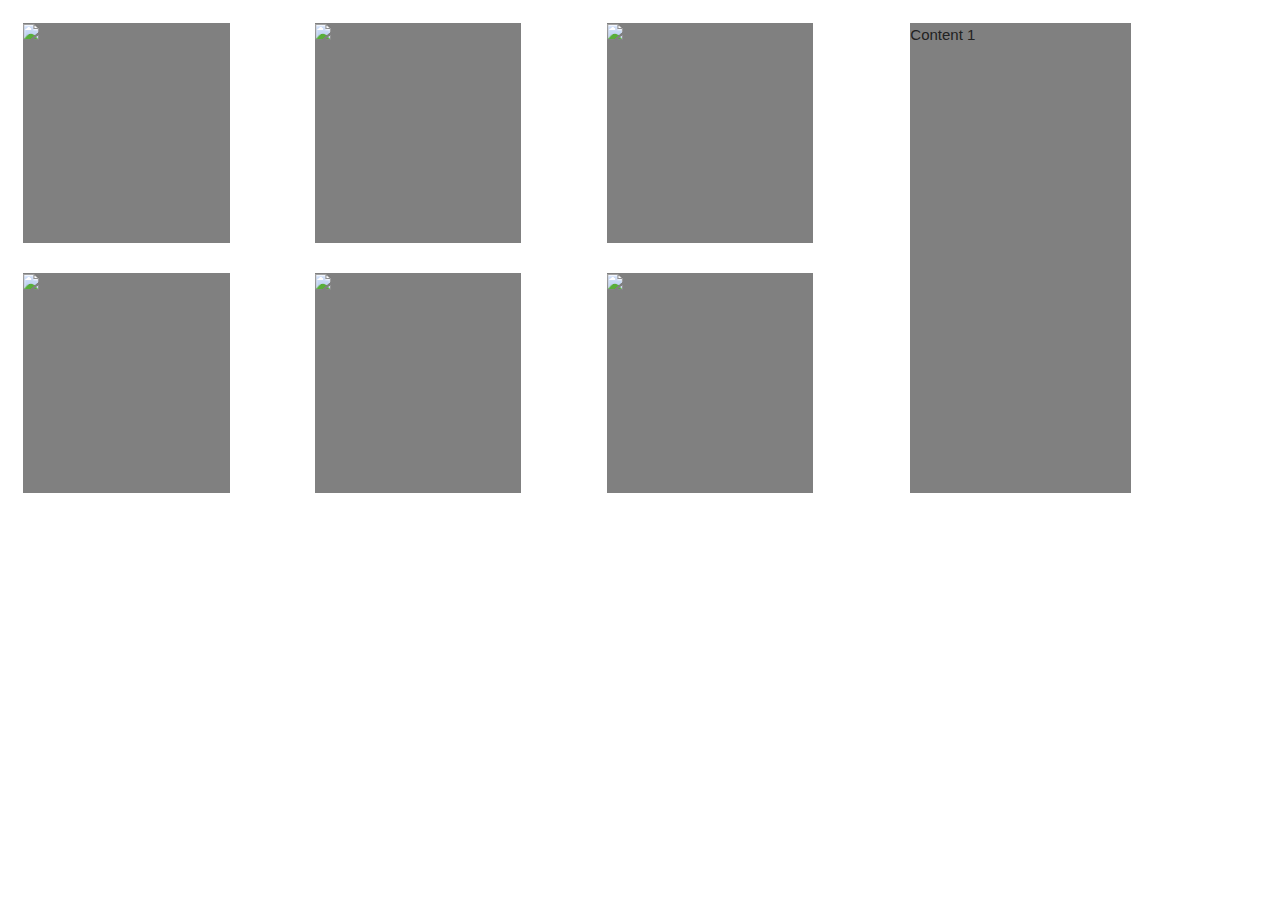
==== secondary.html @ 506be08f "Cleaned up the js, cleaned up the css, added some transition effects on the index page" ====
<!doctype html>

<html lang="en">
<head>
  <meta charset="utf-8">
  <title>PSR Interactive - Page 2</title>
  <meta name="description" content="Interactive section for PSR">
  <meta name="author" content="StudeoHQ">

  <link rel="stylesheet" href="css/main.css">
  <link rel="stylesheet" href="css/skeleton.css">
</head>
<body>
  <div class="row" id="about-team">
    <div class="nine columns">
      <div class="row">
        <div class="four columns">
          <div class="picture-block">
            <img src="http://placehold.it/203x217">
          </div>
        </div>
        <div class="four columns">
          <div class="picture-block">
            <img src="http://placehold.it/203x217">
          </div>
        </div>
        <div class="four columns">
          <div class="picture-block">
            <img src="http://placehold.it/203x217">
          </div>
        </div>
      </div>
      <div class="row">
        <div class="four columns">
          <div class="picture-block">
            <img src="http://placehold.it/203x217">
          </div>
        </div>
        <div class="four columns">
          <div class="picture-block">
            <img src="http://placehold.it/203x217">
          </div>
        </div>
        <div class="four columns">
          <div class="picture-block">
            <img src="http://placehold.it/203x217">
          </div>
        </div>
      </div>
    </div>
    <div class="three columns">
      <div class="info">
        <span class="active">
          <p>Content 1</p>
        </span>
        <span class="hide">
          <p>Content 2</p>
        </span>
        <span class="hide">
          <p>Content 3</p>
        </span>
        <span class="hide">
          <p>Content 4</p>
        </span>
        <span class="hide">
          <p>Content 5</p>
        </span>
        <span class="hide">
          <p>Content 6</p>
        </span>
      </div>
    </div>
  </div>
  <script src="https://cdnjs.cloudflare.com/ajax/libs/jquery/2.2.0/jquery.js"></script>
  <script src="js/sec-script.js"></script>
</body>
</html>
---- css/main.css ----
.div-block {
  background-color:grey;
  width:80px;
  height:28px;
  cursor:pointer;
  transition: all .4s ease-in-out;
}

.div-block.active {
  background-color:red;
  width:80px;
  height:28px;
  cursor:pointer;
}

.year {
  color:white;
  text-align:center;
  padding:3px;
  vertical-align: middle;
}

hr {
  margin-top: 15px !important;
  margin-bottom: 20px;
  border: 0;
  border-top: 1px dashed #020202 !important;
}

.hide {
  display:none;
}

.picture, .content {
  height: 300px;
  width: auto;
  background-color: grey;
  transition: all .4s ease-in-out;
}

.content h3, .content p{
  padding:20px;
  color: white;
}

.pics {
  position:relative;
  height:300px;
  width: 515px;
  background-color: grey;
}
.pics img {
  height:300px;
  width: 515px;
}
.pics div {
  position:absolute;
  top:0;
  left:0;
  display:block;
  height:300px;
  width: 515px;
  border: 1px solid black;
  opacity: 0;
  background-color:  grey;
  transition: all 0.2s ease-in-out;
}
.pics div.active {
  opacity: 1;
  background-color: red;
  transition: all 0.4s ease-in-out;
}

.content{
  position:relative;
  background-color:grey;
  width:302px;
  height:300px;
}

.content div{
  position:absolute;
  width:302px;
  height:300px;
  display:block;
  opacity: 0;
  background-color: white;
  transition: all 0.2s ease-in-out;
}

.content div.active{
  opacity: 1;
  background-color: grey;
  transition: all 0.4s ease-in-out;
  transition-delay: 0.2s;
}









.picture-block {
  height: 220px;
  width: 80%;
  background-color: grey;
  margin:15px;
  cursor: pointer;
}

.info {
  height:470px;
  width:auto;
  background-color: grey;
  margin:15px;
}

#about-team {
  width:90%;
}

.picture.hide {
  display:none;
}

.picture.active {
  text-align: center;
  display:block;
}
---- css/skeleton.css ----
/*
* Skeleton V2.0.4
* Copyright 2014, Dave Gamache
* www.getskeleton.com
* Free to use under the MIT license.
* http://www.opensource.org/licenses/mit-license.php
* 12/29/2014
*/


/* Table of contents
––––––––––––––––––––––––––––––––––––––––––––––––––
- Grid
- Base Styles
- Typography
- Links
- Buttons
- Forms
- Lists
- Code
- Tables
- Spacing
- Utilities
- Clearing
- Media Queries
*/


/* Grid
–––––––––––––––––––––––––––––––––––––––––––––––––– */
.container {
  position: relative;
  width: 100%;
  max-width: 960px;
  margin: 0 auto;
  padding: 0 20px;
  box-sizing: border-box; }
.column,
.columns {
  width: 100%;
  float: left;
  box-sizing: border-box; }

/* For devices larger than 400px */
@media (min-width: 400px) {
  .container {
    width: 85%;
    padding: 0; }
}

/* For devices larger than 550px */
@media (min-width: 550px) {
  .container {
    width: 80%; }
  .column,
  .columns {
    margin-left: 4%; }
  .column:first-child,
  .columns:first-child {
    margin-left: 0; }

  .one.column,
  .one.columns                    { width: 4.66666666667%; }
  .two.columns                    { width: 13.3333333333%; }
  .three.columns                  { width: 22%;            }
  .four.columns                   { width: 30.6666666667%; }
  .five.columns                   { width: 39.3333333333%; }
  .six.columns                    { width: 48%;            }
  .seven.columns                  { width: 56.6666666667%; }
  .eight.columns                  { width: 65.3333333333%; }
  .nine.columns                   { width: 74.0%;          }
  .ten.columns                    { width: 82.6666666667%; }
  .eleven.columns                 { width: 91.3333333333%; }
  .twelve.columns                 { width: 100%; margin-left: 0; }

  .one-third.column               { width: 30.6666666667%; }
  .two-thirds.column              { width: 65.3333333333%; }

  .one-half.column                { width: 48%; }

  /* Offsets */
  .offset-by-one.column,
  .offset-by-one.columns          { margin-left: 8.66666666667%; }
  .offset-by-two.column,
  .offset-by-two.columns          { margin-left: 17.3333333333%; }
  .offset-by-three.column,
  .offset-by-three.columns        { margin-left: 26%;            }
  .offset-by-four.column,
  .offset-by-four.columns         { margin-left: 34.6666666667%; }
  .offset-by-five.column,
  .offset-by-five.columns         { margin-left: 43.3333333333%; }
  .offset-by-six.column,
  .offset-by-six.columns          { margin-left: 52%;            }
  .offset-by-seven.column,
  .offset-by-seven.columns        { margin-left: 60.6666666667%; }
  .offset-by-eight.column,
  .offset-by-eight.columns        { margin-left: 69.3333333333%; }
  .offset-by-nine.column,
  .offset-by-nine.columns         { margin-left: 78.0%;          }
  .offset-by-ten.column,
  .offset-by-ten.columns          { margin-left: 86.6666666667%; }
  .offset-by-eleven.column,
  .offset-by-eleven.columns       { margin-left: 95.3333333333%; }

  .offset-by-one-third.column,
  .offset-by-one-third.columns    { margin-left: 34.6666666667%; }
  .offset-by-two-thirds.column,
  .offset-by-two-thirds.columns   { margin-left: 69.3333333333%; }

  .offset-by-one-half.column,
  .offset-by-one-half.columns     { margin-left: 52%; }

}


/* Base Styles
–––––––––––––––––––––––––––––––––––––––––––––––––– */
/* NOTE
html is set to 62.5% so that all the REM measurements throughout Skeleton
are based on 10px sizing. So basically 1.5rem = 15px :) */
html {
  font-size: 62.5%; }
body {
  font-size: 1.5em; /* currently ems cause chrome bug misinterpreting rems on body element */
  line-height: 1.6;
  font-weight: 400;
  font-family: "Raleway", "HelveticaNeue", "Helvetica Neue", Helvetica, Arial, sans-serif;
  color: #222; }


/* Typography
–––––––––––––––––––––––––––––––––––––––––––––––––– */
h1, h2, h3, h4, h5, h6 {
  margin-top: 0;
  margin-bottom: 2rem;
  font-weight: 300; }
h1 { font-size: 4.0rem; line-height: 1.2;  letter-spacing: -.1rem;}
h2 { font-size: 3.6rem; line-height: 1.25; letter-spacing: -.1rem; }
h3 { font-size: 3.0rem; line-height: 1.3;  letter-spacing: -.1rem; }
h4 { font-size: 2.4rem; line-height: 1.35; letter-spacing: -.08rem; }
h5 { font-size: 1.8rem; line-height: 1.5;  letter-spacing: -.05rem; }
h6 { font-size: 1.5rem; line-height: 1.6;  letter-spacing: 0; }

/* Larger than phablet */
@media (min-width: 550px) {
  h1 { font-size: 5.0rem; }
  h2 { font-size: 4.2rem; }
  h3 { font-size: 3.6rem; }
  h4 { font-size: 3.0rem; }
  h5 { font-size: 2.4rem; }
  h6 { font-size: 1.5rem; }
}

p {
  margin-top: 0; }


/* Links
–––––––––––––––––––––––––––––––––––––––––––––––––– */
a {
  color: #1EAEDB; }
a:hover {
  color: #0FA0CE; }


/* Buttons
–––––––––––––––––––––––––––––––––––––––––––––––––– */
.button,
button,
input[type="submit"],
input[type="reset"],
input[type="button"] {
  display: inline-block;
  height: 38px;
  padding: 0 30px;
  color: #555;
  text-align: center;
  font-size: 11px;
  font-weight: 600;
  line-height: 38px;
  letter-spacing: .1rem;
  text-transform: uppercase;
  text-decoration: none;
  white-space: nowrap;
  background-color: transparent;
  border-radius: 4px;
  border: 1px solid #bbb;
  cursor: pointer;
  box-sizing: border-box; }
.button:hover,
button:hover,
input[type="submit"]:hover,
input[type="reset"]:hover,
input[type="button"]:hover,
.button:focus,
button:focus,
input[type="submit"]:focus,
input[type="reset"]:focus,
input[type="button"]:focus {
  color: #333;
  border-color: #888;
  outline: 0; }
.button.button-primary,
button.button-primary,
input[type="submit"].button-primary,
input[type="reset"].button-primary,
input[type="button"].button-primary {
  color: #FFF;
  background-color: #33C3F0;
  border-color: #33C3F0; }
.button.button-primary:hover,
button.button-primary:hover,
input[type="submit"].button-primary:hover,
input[type="reset"].button-primary:hover,
input[type="button"].button-primary:hover,
.button.button-primary:focus,
button.button-primary:focus,
input[type="submit"].button-primary:focus,
input[type="reset"].button-primary:focus,
input[type="button"].button-primary:focus {
  color: #FFF;
  background-color: #1EAEDB;
  border-color: #1EAEDB; }


/* Forms
–––––––––––––––––––––––––––––––––––––––––––––––––– */
input[type="email"],
input[type="number"],
input[type="search"],
input[type="text"],
input[type="tel"],
input[type="url"],
input[type="password"],
textarea,
select {
  height: 38px;
  padding: 6px 10px; /* The 6px vertically centers text on FF, ignored by Webkit */
  background-color: #fff;
  border: 1px solid #D1D1D1;
  border-radius: 4px;
  box-shadow: none;
  box-sizing: border-box; }
/* Removes awkward default styles on some inputs for iOS */
input[type="email"],
input[type="number"],
input[type="search"],
input[type="text"],
input[type="tel"],
input[type="url"],
input[type="password"],
textarea {
  -webkit-appearance: none;
     -moz-appearance: none;
          appearance: none; }
textarea {
  min-height: 65px;
  padding-top: 6px;
  padding-bottom: 6px; }
input[type="email"]:focus,
input[type="number"]:focus,
input[type="search"]:focus,
input[type="text"]:focus,
input[type="tel"]:focus,
input[type="url"]:focus,
input[type="password"]:focus,
textarea:focus,
select:focus {
  border: 1px solid #33C3F0;
  outline: 0; }
label,
legend {
  display: block;
  margin-bottom: .5rem;
  font-weight: 600; }
fieldset {
  padding: 0;
  border-width: 0; }
input[type="checkbox"],
input[type="radio"] {
  display: inline; }
label > .label-body {
  display: inline-block;
  margin-left: .5rem;
  font-weight: normal; }


/* Lists
–––––––––––––––––––––––––––––––––––––––––––––––––– */
ul {
  list-style: circle inside; }
ol {
  list-style: decimal inside; }
ol, ul {
  padding-left: 0;
  margin-top: 0; }
ul ul,
ul ol,
ol ol,
ol ul {
  margin: 1.5rem 0 1.5rem 3rem;
  font-size: 90%; }
li {
  margin-bottom: 1rem; }


/* Code
–––––––––––––––––––––––––––––––––––––––––––––––––– */
code {
  padding: .2rem .5rem;
  margin: 0 .2rem;
  font-size: 90%;
  white-space: nowrap;
  background: #F1F1F1;
  border: 1px solid #E1E1E1;
  border-radius: 4px; }
pre > code {
  display: block;
  padding: 1rem 1.5rem;
  white-space: pre; }


/* Tables
–––––––––––––––––––––––––––––––––––––––––––––––––– */
th,
td {
  padding: 12px 15px;
  text-align: left;
  border-bottom: 1px solid #E1E1E1; }
th:first-child,
td:first-child {
  padding-left: 0; }
th:last-child,
td:last-child {
  padding-right: 0; }


/* Spacing
–––––––––––––––––––––––––––––––––––––––––––––––––– */
button,
.button {
  margin-bottom: 1rem; }
input,
textarea,
select,
fieldset {
  margin-bottom: 1.5rem; }
pre,
blockquote,
dl,
figure,
table,
p,
ul,
ol,
form {
  margin-bottom: 2.5rem; }


/* Utilities
–––––––––––––––––––––––––––––––––––––––––––––––––– */
.u-full-width {
  width: 100%;
  box-sizing: border-box; }
.u-max-full-width {
  max-width: 100%;
  box-sizing: border-box; }
.u-pull-right {
  float: right; }
.u-pull-left {
  float: left; }


/* Misc
–––––––––––––––––––––––––––––––––––––––––––––––––– */
hr {
  margin-top: 3rem;
  margin-bottom: 3.5rem;
  border-width: 0;
  border-top: 1px solid #E1E1E1; }


/* Clearing
–––––––––––––––––––––––––––––––––––––––––––––––––– */

/* Self Clearing Goodness */
.container:after,
.row:after,
.u-cf {
  content: "";
  display: table;
  clear: both; }


/* Media Queries
–––––––––––––––––––––––––––––––––––––––––––––––––– */
/*
Note: The best way to structure the use of media queries is to create the queries
near the relevant code. For example, if you wanted to change the styles for buttons
on small devices, paste the mobile query code up in the buttons section and style it
there.
*/


/* Larger than mobile */
@media (min-width: 400px) {}

/* Larger than phablet (also point when grid becomes active) */
@media (min-width: 550px) {}

/* Larger than tablet */
@media (min-width: 750px) {}

/* Larger than desktop */
@media (min-width: 1000px) {}

/* Larger than Desktop HD */
@media (min-width: 1200px) {}
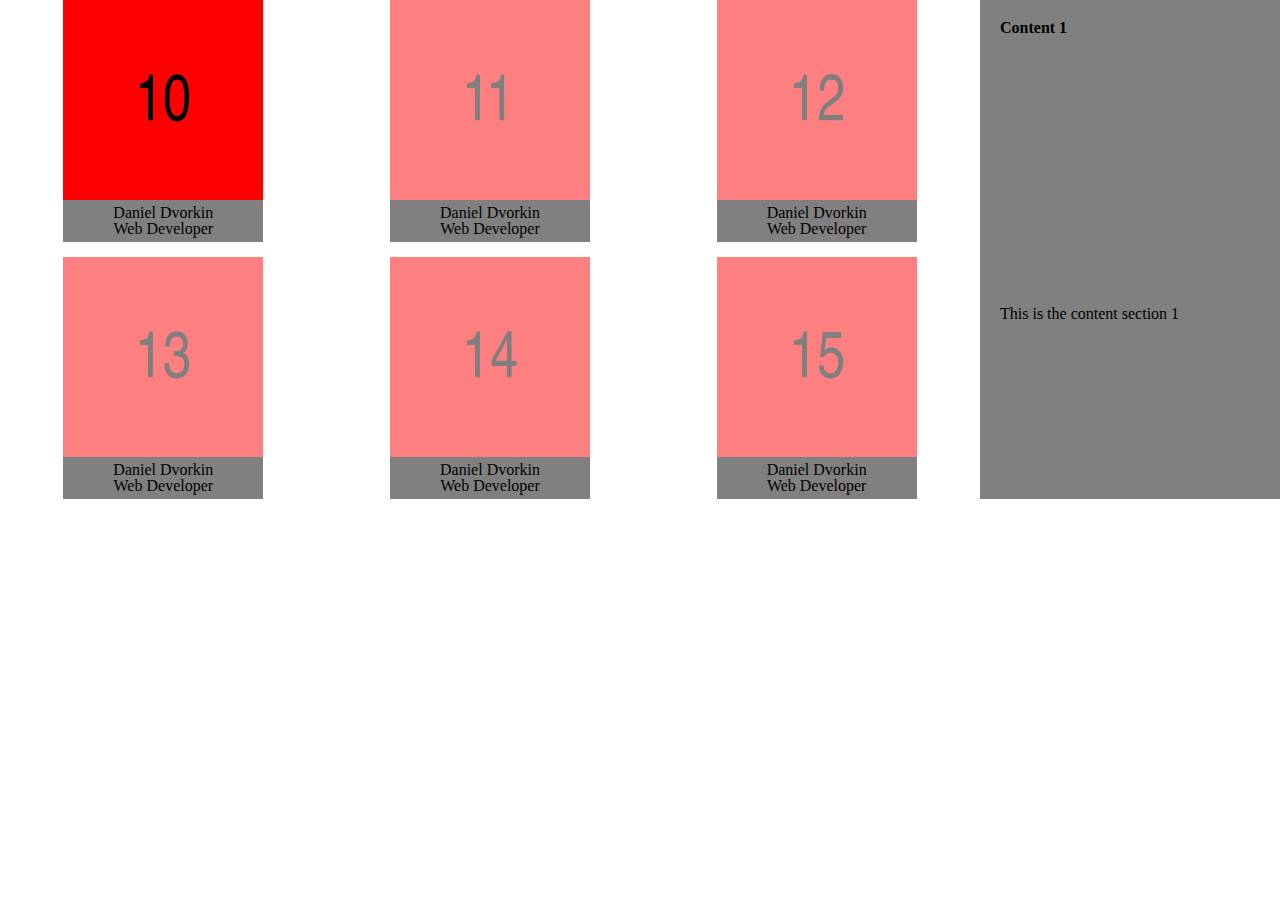
==== commit b056876f: "whole lotta changes made" ====
--- a/secondary.html
+++ b/secondary.html
@@ -7,70 +7,211 @@
   <meta name="description" content="Interactive section for PSR">
   <meta name="author" content="StudeoHQ">
 
-  <link rel="stylesheet" href="css/main.css">
-  <link rel="stylesheet" href="css/skeleton.css">
+  <link rel="stylesheet" href="css/reset.css">
+  <!-- <link rel="stylesheet" href="css/skeleton.css"> -->
+  <link rel="stylesheet" href="css/secondary.css">
 </head>
 <body>
-  <div class="row" id="about-team">
-    <div class="nine columns">
-      <div class="row">
-        <div class="four columns">
-          <div class="picture-block">
-            <img src="http://placehold.it/203x217">
-          </div>
-        </div>
-        <div class="four columns">
-          <div class="picture-block">
-            <img src="http://placehold.it/203x217">
-          </div>
-        </div>
-        <div class="four columns">
-          <div class="picture-block">
-            <img src="http://placehold.it/203x217">
+  <table>
+          <!-- First row of pictures -->
+    <tr>
+      <td>
+        <div class="picture-block selected" href="agent1">
+          <img src="images/10.jpg">
+        </div>
+        <div class="agent-label">
+          Daniel Dvorkin<br>Web Developer
+        </div>
+      </td>
+      <td>
+        <div class="picture-block" href="agent2">
+          <img src="images/11.jpg">
+        </div>
+        <div class="agent-label">
+          Daniel Dvorkin<br>Web Developer
+        </div>
+      </td>
+      <td>
+        <div class="picture-block" href="agent3">
+          <img src="images/12.jpg">
+        </div>
+        <div class="agent-label">
+          Daniel Dvorkin<br>Web Developer
+        </div>
+      </td>
+
+            <!-- Content Section -->
+
+      <td rowspan='2' class="content">
+        <div class="info">
+          <div class="active" data-id="agent1">
+            <div class="content-title">
+              <p>Content 1</p>
+            </div>
+            <div class="content-info">
+              <p>This is the content section 1</p>
+            </div>
+          </div>
+          <div class="hide" data-id="agent2">
+            <div class="content-title">
+              <p>Content 2</p>
+            </div>
+            <div class="content-info">
+              <p>This is the content section 2</p>
+            </div>
+          </div>
+          <div class="hide" data-id="agent3">
+            <div class="content-title">
+              <p>Content 3</p>
+            </div>
+            <div class="content-info">
+              <p>This is the content section 3</p>
+            </div>
+          </div>
+          <div class="hide" data-id="agent4">
+            <div class="content-title">
+              <p>Content 4</p>
+            </div>
+            <div class="content-info">
+              <p>This is the content section 4</p>
+            </div>
+          </div>
+          <div class="hide" data-id="agent5">
+            <div class="content-title">
+              <p>Content 5</p>
+            </div>
+            <div class="content-info">
+              <p>This is the content section 5</p>
+            </div>
+          </div>
+          <div class="hide" data-id="agent6">
+            <div class="content-title">
+              <p>Content 6</p>
+            </div>
+            <div class="content-info">
+              <p>This is the content section 6</p>
+            </div>
+          </div>
+        </div>
+      </td>
+    </tr>
+
+            <!-- Second row of pictures -->
+
+    <tr>
+      <td>
+        <div class="picture-block" href="agent4">
+          <img src="images/13.jpg">
+        </div>
+        <div class="agent-label">
+          Daniel Dvorkin<br>Web Developer
+        </div>
+      </td>
+      <td>
+        <div class="picture-block" href="agent5">
+          <img src="images/14.jpg">
+        </div>
+        <div class="agent-label">
+          Daniel Dvorkin<br>Web Developer
+        </div>
+      </td>
+      <td>
+        <div class="picture-block" href="agent6">
+          <img src="images/15.jpg">
+        </div>
+        <div class="agent-label">
+          Daniel Dvorkin<br>Web Developer
+        </div>
+      </td>
+    </tr>
+  </table>
+
+  <!-- <div class="container">
+    <div class="row" id="about-team">
+      <div class="nine columns">
+        <div class="row">
+          <div class="four columns">
+            <div class="picture-block selected" href="agent1">
+              <img src="images/10.jpg">
+              <div class="agent-label">
+                <p>Daniel Dvorkin<br>
+                Web Developer</p>
+              </div>
+            </div>
+          </div>
+          <div class="four columns">
+            <div class="picture-block" href="agent2">
+              <img src="images/11.jpg">
+              <div class="agent-label">
+                <p>Daniel Dvorkin<br>
+                Web Developer</p>
+              </div>
+            </div>
+          </div>
+          <div class="four columns">
+            <div class="picture-block" href="agent3">
+              <img src="images/12.jpg">
+              <div class="agent-label">
+                <p>Daniel Dvorkin<br>
+                Web Developer</p>
+              </div>
+            </div>
+          </div>
+        </div>
+        <div class="row">
+          <div class="four columns">
+            <div class="picture-block" href="agent4">
+              <img src="images/13.jpg">
+              <div class="agent-label">
+                <p>Daniel Dvorkin<br>
+                Web Developer</p>
+              </div>
+            </div>
+          </div>
+          <div class="four columns">
+            <div class="picture-block" href="agent5">
+              <img src="images/14.jpg">
+              <div class="agent-label">
+                <p>Daniel Dvorkin<br>
+                Web Developer</p>
+              </div>
+            </div>
+          </div>
+          <div class="four columns">
+            <div class="picture-block" href="agent6">
+              <img src="images/15.jpg">
+              <div class="agent-label">
+                <p>Daniel Dvorkin<br>
+                Web Developer</p>
+              </div>
+            </div>
           </div>
         </div>
       </div>
-      <div class="row">
-        <div class="four columns">
-          <div class="picture-block">
-            <img src="http://placehold.it/203x217">
-          </div>
-        </div>
-        <div class="four columns">
-          <div class="picture-block">
-            <img src="http://placehold.it/203x217">
-          </div>
-        </div>
-        <div class="four columns">
-          <div class="picture-block">
-            <img src="http://placehold.it/203x217">
+      <div class="three columns">
+        <div class="info">
+          <div class="active" data-id="agent1">
+            <p>Content 1</p>
+          </div>
+          <div class="hide" data-id="agent2">
+            <p>Content 2</p>
+          </div>
+          <div class="hide" data-id="agent3">
+            <p>Content 3</p>
+          </div>
+          <div class="hide" data-id="agent4">
+            <p>Content 4</p>
+          </div>
+          <div class="hide" data-id="agent5">
+            <p>Content 5</p>
+          </div>
+          <div class="hide" data-id="agent6">
+            <p>Content 6</p>
           </div>
         </div>
       </div>
     </div>
-    <div class="three columns">
-      <div class="info">
-        <span class="active">
-          <p>Content 1</p>
-        </span>
-        <span class="hide">
-          <p>Content 2</p>
-        </span>
-        <span class="hide">
-          <p>Content 3</p>
-        </span>
-        <span class="hide">
-          <p>Content 4</p>
-        </span>
-        <span class="hide">
-          <p>Content 5</p>
-        </span>
-        <span class="hide">
-          <p>Content 6</p>
-        </span>
-      </div>
-    </div>
-  </div>
+  </div> -->
   <script src="https://cdnjs.cloudflare.com/ajax/libs/jquery/2.2.0/jquery.js"></script>
   <script src="js/sec-script.js"></script>
 </body>
--- a/css/secondary.css
+++ b/css/secondary.css
@@ -0,0 +1,62 @@
+table {
+  border-collapse: separate;
+  width:100%;
+}
+tr:nth-child(2) td{
+  padding-top:15px;
+}
+
+td {
+  vertical-align: bottom;
+  text-align:center;
+}
+
+td img {
+  width:200px;
+  height:200px;
+  border:none;
+
+}
+
+.picture-block {
+  position:relative;
+  width:200px;
+  height:200px;
+  background-color: red;
+  display:inline-block;
+  opacity:0.5;
+  cursor:pointer;
+  transition: all 0.4s ease-in-out;
+}
+.picture-block.selected {
+  opacity:1;
+}
+
+.agent-label {
+  position:relative;
+  width:200px;
+  background-color:grey;
+  display:inline-block;
+  padding:5px;
+  margin-top:-3px;
+}
+.content {
+  vertical-align: top;
+  width:300px;
+  background-color:grey;
+  transition: all 0.4s ease-in-out;
+}
+.content-title {
+  margin: 20px;
+  text-align: left;
+  font-weight: bold;
+}
+
+.content-info {
+  margin-top:90%;
+  margin-left:20px;
+  text-align:left;
+  vertical-align:bottom;
+}
+
+.hide { display:none; }
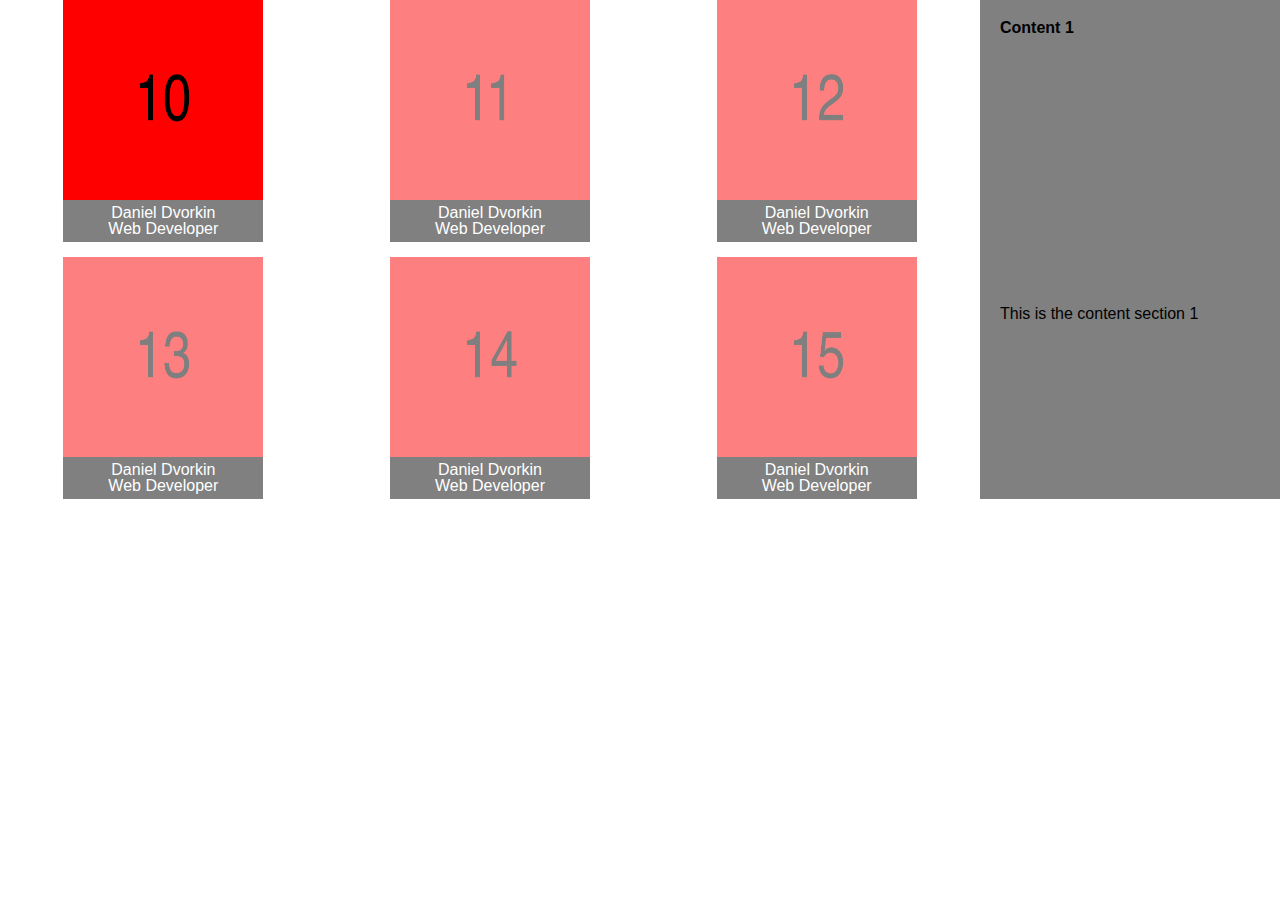
==== commit 080c156c: "updating master branch with most recent work" ====
--- a/secondary.html
+++ b/secondary.html
@@ -125,93 +125,6 @@
       </td>
     </tr>
   </table>
-
-  <!-- <div class="container">
-    <div class="row" id="about-team">
-      <div class="nine columns">
-        <div class="row">
-          <div class="four columns">
-            <div class="picture-block selected" href="agent1">
-              <img src="images/10.jpg">
-              <div class="agent-label">
-                <p>Daniel Dvorkin<br>
-                Web Developer</p>
-              </div>
-            </div>
-          </div>
-          <div class="four columns">
-            <div class="picture-block" href="agent2">
-              <img src="images/11.jpg">
-              <div class="agent-label">
-                <p>Daniel Dvorkin<br>
-                Web Developer</p>
-              </div>
-            </div>
-          </div>
-          <div class="four columns">
-            <div class="picture-block" href="agent3">
-              <img src="images/12.jpg">
-              <div class="agent-label">
-                <p>Daniel Dvorkin<br>
-                Web Developer</p>
-              </div>
-            </div>
-          </div>
-        </div>
-        <div class="row">
-          <div class="four columns">
-            <div class="picture-block" href="agent4">
-              <img src="images/13.jpg">
-              <div class="agent-label">
-                <p>Daniel Dvorkin<br>
-                Web Developer</p>
-              </div>
-            </div>
-          </div>
-          <div class="four columns">
-            <div class="picture-block" href="agent5">
-              <img src="images/14.jpg">
-              <div class="agent-label">
-                <p>Daniel Dvorkin<br>
-                Web Developer</p>
-              </div>
-            </div>
-          </div>
-          <div class="four columns">
-            <div class="picture-block" href="agent6">
-              <img src="images/15.jpg">
-              <div class="agent-label">
-                <p>Daniel Dvorkin<br>
-                Web Developer</p>
-              </div>
-            </div>
-          </div>
-        </div>
-      </div>
-      <div class="three columns">
-        <div class="info">
-          <div class="active" data-id="agent1">
-            <p>Content 1</p>
-          </div>
-          <div class="hide" data-id="agent2">
-            <p>Content 2</p>
-          </div>
-          <div class="hide" data-id="agent3">
-            <p>Content 3</p>
-          </div>
-          <div class="hide" data-id="agent4">
-            <p>Content 4</p>
-          </div>
-          <div class="hide" data-id="agent5">
-            <p>Content 5</p>
-          </div>
-          <div class="hide" data-id="agent6">
-            <p>Content 6</p>
-          </div>
-        </div>
-      </div>
-    </div>
-  </div> -->
   <script src="https://cdnjs.cloudflare.com/ajax/libs/jquery/2.2.0/jquery.js"></script>
   <script src="js/sec-script.js"></script>
 </body>
--- a/css/secondary.css
+++ b/css/secondary.css
@@ -1,3 +1,6 @@
+html {
+  font-family: Helvetica;
+}
 table {
   border-collapse: separate;
   width:100%;
@@ -5,19 +8,17 @@
 tr:nth-child(2) td{
   padding-top:15px;
 }
-
 td {
   vertical-align: bottom;
   text-align:center;
 }
-
 td img {
   width:200px;
   height:200px;
   border:none;
 
 }
-
+.hide { display:none; }
 .picture-block {
   position:relative;
   width:200px;
@@ -31,7 +32,6 @@
 .picture-block.selected {
   opacity:1;
 }
-
 .agent-label {
   position:relative;
   width:200px;
@@ -39,24 +39,25 @@
   display:inline-block;
   padding:5px;
   margin-top:-3px;
+  color:white;
 }
 .content {
   vertical-align: top;
   width:300px;
   background-color:grey;
-  transition: all 0.4s ease-in-out;
+
 }
 .content-title {
   margin: 20px;
   text-align: left;
   font-weight: bold;
 }
-
 .content-info {
   margin-top:90%;
   margin-left:20px;
   text-align:left;
   vertical-align:bottom;
 }
-
-.hide { display:none; }
+.content div.active {
+  transition: all 0.4s ease-in-out;
+}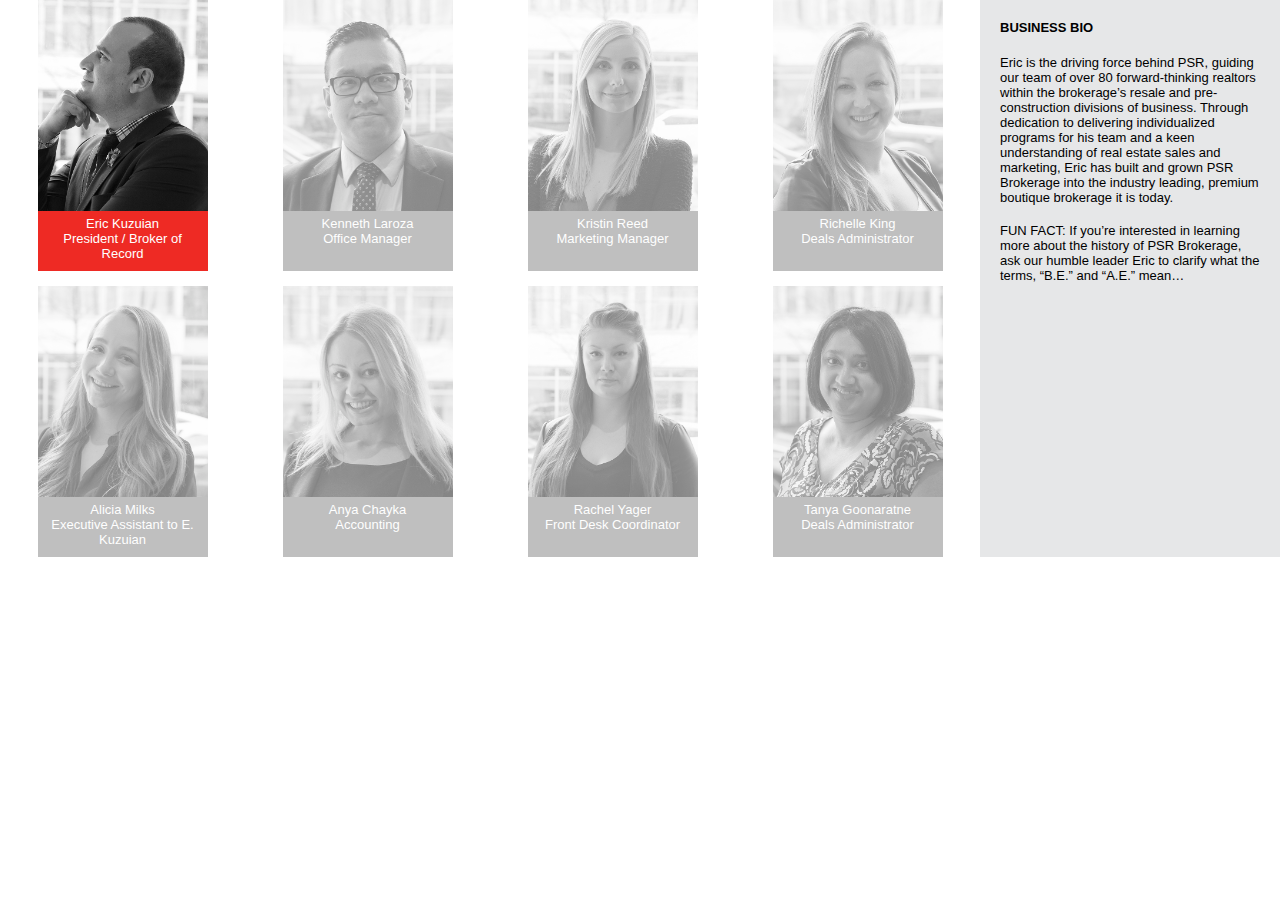
==== commit 3a6fafac: "updated alot of shit" ====
--- a/secondary.html
+++ b/secondary.html
@@ -17,26 +17,38 @@
     <tr>
       <td>
         <div class="picture-block selected" href="agent1">
-          <img src="images/10.jpg">
-        </div>
-        <div class="agent-label">
-          Daniel Dvorkin<br>Web Developer
+          <img class="base" src="images/EricKuzuian1.jpg">
+          <img class="fun" src="images/EricKuzuian2.jpg">
+          <div class="agent-label selected">
+            Eric Kuzuian<br>President / Broker of Record
+          </div>
         </div>
       </td>
       <td>
         <div class="picture-block" href="agent2">
-          <img src="images/11.jpg">
-        </div>
-        <div class="agent-label">
-          Daniel Dvorkin<br>Web Developer
+          <img class="base" src="images/KennethLaroza1.jpg">
+          <img class="fun" src="images/KennethLaroza2.jpg">
+          <div class="agent-label">
+            Kenneth Laroza<br>Office Manager
+          </div>
         </div>
       </td>
       <td>
         <div class="picture-block" href="agent3">
-          <img src="images/12.jpg">
+          <img class="base" src="images/KristinReed1.jpg">
+          <img class="fun" src="images/KristinReed2.jpg">
+          <div class="agent-label">
+            Kristin Reed<br>Marketing Manager
+          </div>
         </div>
-        <div class="agent-label">
-          Daniel Dvorkin<br>Web Developer
+      </td>
+      <td>
+        <div class="picture-block" href="agent8">
+          <img class="base" src="images/RichelleKing1.jpg">
+          <img class="fun" src="images/RichelleKing2.jpg">
+          <div class="agent-label">
+            Richelle King<br>Deals Administrator
+          </div>
         </div>
       </td>
 
@@ -46,50 +58,74 @@
         <div class="info">
           <div class="active" data-id="agent1">
             <div class="content-title">
-              <p>Content 1</p>
+              <p>BUSINESS BIO</p>
             </div>
             <div class="content-info">
-              <p>This is the content section 1</p>
+              <p>Eric is the driving force behind PSR, guiding our team of over 80 forward-thinking realtors within the brokerage’s resale and pre-construction divisions of business. Through dedication to delivering individualized programs for his team and a keen understanding of real estate sales and marketing, Eric has built and grown PSR Brokerage into the industry leading, premium boutique brokerage it is today.</p><br>
+              <p>FUN FACT: If you’re interested in learning more about the history of PSR Brokerage, ask our humble leader Eric to clarify what the terms, “B.E.” and “A.E.” mean…</p>
             </div>
           </div>
           <div class="hide" data-id="agent2">
             <div class="content-title">
-              <p>Content 2</p>
+              <p>BUSINESS BIO</p>
             </div>
             <div class="content-info">
-              <p>This is the content section 2</p>
+              <p>Ken is PSR’s Office Manager, as well as a broker himself. He is the glue that holds the brokerage together, splitting his time between both offices to provide ongoing realtor mentorship, training, and support. As a manager at PSR, Ken is dedicated to changing the public’s perception of the real estate industry and it’s professionals one agent at a time, through the education of each of his salespeople and broker.</p><br>
+              <p>FUN FACT: Ken has one of the best nicknames at PSR, and if you play your cards right (and by cards, we mean fill out your deal paperwork & business plan correctly), you might just be one of the lucky few to learn it.</p>
             </div>
           </div>
           <div class="hide" data-id="agent3">
             <div class="content-title">
-              <p>Content 3</p>
+              <p>BUSINESS BIO</p>
             </div>
             <div class="content-info">
-              <p>This is the content section 3</p>
+              <p>Kristin directs all things marketing at PSR - you can find her behind projects such as PSR’s overall marketing + brand strategy, advertising, PSR’s digital strategy + presence, PSR marketing material, PSR University, social media, copywriting, sponsorships & PR, brokerage event planning, and marketing + brand strategy training for agents.</p><br>
+              <p>FUN FACT: When asked why PSR recently changed it name from, “Private Service Realty” to “PSR Brokerage”, Kristin enjoys posing the existential reply, “What does PSR mean to YOU?” Coming soon: make your own PSR acronym marketing campaign <span class="tags">#yourPSR #PrettySweetRealtors #PhotographYourselfRegularly</span>.</p>
             </div>
           </div>
           <div class="hide" data-id="agent4">
             <div class="content-title">
-              <p>Content 4</p>
+              <p>BUSINESS BIO</p>
             </div>
             <div class="content-info">
-              <p>This is the content section 4</p>
+              <p>Alicia is Eric’s Executive Assistant and together, they lead PSR’s new sale developments / pre-construction division. Alicia handles all broker relations including new sale marketing, launch events / rolls outs, broker inquiries, and sales center admin staffing.</p><br>
+              <p>FUN FACT: It was actually PSR’s very own Alicia Milks that coined the famous phrase; “I’ll stop wearing black when they make a darker colour.” And you thought it was just her organization skills and pre-construction expertise that made her famous at the brokerage...</p>
             </div>
           </div>
           <div class="hide" data-id="agent5">
             <div class="content-title">
-              <p>Content 5</p>
+              <p>BUSINESS BIO</p>
             </div>
             <div class="content-info">
-              <p>This is the content section 5</p>
+              <p>Anya is in charge of the accounting department at PSR. She processes all PSR payroll, payables / receivables, and invoicing. Anya is your go-to source for answering all agent inquiries regarding T4s, transactions fees, office fees, and deal deductions.</p><br>
+              <p>FUN FACT: Although you may not see her too often (managing the financials for the entire brokerage keeps you pretty busy), Anya is the bookkeeping brain behind the operation at PSR. Don’t get it twisted – even though her office is in between two Tanya's  it is ANYA – and she keeps your commissions and deals in CHEQUE (get it?!).</p>
             </div>
           </div>
           <div class="hide" data-id="agent6">
             <div class="content-title">
-              <p>Content 6</p>
+              <p>BUSINESS BIO</p>
             </div>
             <div class="content-info">
-              <p>This is the content section 6</p>
+              <p>Rachel heads up PSR’s office administrative team. She is the primary contact for all things admin at PSR, but especially as a new PSR agent or broker, guiding you through the process of joining the brokerage. Additionally, Rachel manages, trains, hires, and handles all scheduling of the front desk admin team.</p><br>
+              <p>FUN FACT: When asked what the biggest difference between the two PSR office locations is, Rachel hit the nail on the head with her response that, “The Portland office is definitely the spot to be if you enjoy some solid people/dog watching to break up your work day."</p>
+            </div>
+          </div>
+          <div class="hide" data-id="agent7">
+            <div class="content-title">
+              <p>BUSINESS BIO</p>
+            </div>
+            <div class="content-info">
+              <p>Tanya and Richelle make up the PSR Deals Administration Department. This Deals duo process all deals, calculate and pay commissions, prepare final trades and deals for closing, ensure all deals comply with RECO & PSR office policy, and handle all correspondence with other brokerages, lawyers, and developers.</p><br>
+              <p>FUN FACT: As the Deals department has only just recently expanded with the addition of Richelle to the team, we’re experimenting with “Tachelle” as their dynamic duo mash up nickname. At this time (and for obvious reasons), we are still accepting all suggestions.</p>
+            </div>
+          </div>
+          <div class="hide" data-id="agent8">
+            <div class="content-title">
+              <p>BUSINESS BIO</p>
+            </div>
+            <div class="content-info">
+              <p>Tanya and Richelle make up the PSR Deals Administration Department. This Deals duo process all deals, calculate and pay commissions, prepare final trades and deals for closing, ensure all deals comply with RECO & PSR office policy, and handle all correspondence with other brokerages, lawyers, and developers.</p><br>
+              <p>FUN FACT: As the Deals department has only just recently expanded with the addition of Richelle to the team, we’re experimenting with “Tachelle” as their dynamic duo mash up nickname. At this time (and for obvious reasons), we are still accepting all suggestions.</p>
             </div>
           </div>
         </div>
@@ -101,26 +137,38 @@
     <tr>
       <td>
         <div class="picture-block" href="agent4">
-          <img src="images/13.jpg">
-        </div>
-        <div class="agent-label">
-          Daniel Dvorkin<br>Web Developer
+          <img class="base" src="images/AliciaMilks1.jpg">
+          <img class="fun" src="images/AliciaMilks2.jpg">
+          <div class="agent-label">
+            Alicia Milks<br>Executive Assistant to E. Kuzuian
+          </div>
         </div>
       </td>
       <td>
         <div class="picture-block" href="agent5">
-          <img src="images/14.jpg">
-        </div>
-        <div class="agent-label">
-          Daniel Dvorkin<br>Web Developer
+          <img class="base" src="images/AnyaChayka1.jpg">
+          <img class="fun" src="images/AnyaChayka2.jpg">
+          <div class="agent-label">
+            Anya Chayka<br>Accounting
+          </div>
         </div>
       </td>
       <td>
         <div class="picture-block" href="agent6">
-          <img src="images/15.jpg">
+          <img class="base" src="images/RachelYager1.jpg">
+          <img class="fun" src="images/RachelYager2.jpg">
+          <div class="agent-label">
+            Rachel Yager<br>Front Desk Coordinator
+          </div>
         </div>
-        <div class="agent-label">
-          Daniel Dvorkin<br>Web Developer
+      </td>
+      <td>
+        <div class="picture-block" href="agent7">
+          <img class="base" src="images/TanyaGoonaratne1.jpg">
+          <img class="fun" src="images/TanyaGoonaratne2.jpg">
+          <div class="agent-label">
+            Tanya Goonaratne<br>Deals Administrator
+          </div>
         </div>
       </td>
     </tr>
--- a/css/secondary.css
+++ b/css/secondary.css
@@ -1,63 +1,104 @@
+@media (min-height: 450px) {
+  .picture-block {
+    width: 170px !important;
+  }
+
+  .agent-label {
+    width: 170px !important;
+    font-size: 13px !important;
+  }
+}
+
 html {
   font-family: Helvetica;
 }
+
 table {
   border-collapse: separate;
-  width:100%;
+  width: 100%;
+  border-spacing: 0px;
 }
-tr:nth-child(2) td{
-  padding-top:15px;
+
+tr:nth-child(2) td {
+  padding-top: 15px;
 }
+
 td {
   vertical-align: bottom;
-  text-align:center;
+  text-align: center;
 }
+
 td img {
-  width:200px;
-  height:200px;
-  border:none;
+  width: 100%;
 
+  /*height: auto;*/
+  border: none;
 }
-.hide { display:none; }
+
+.hide {
+  display: none;
+}
+
+.active {
+  display: block;
+}
+
+p {
+  /*letter-spacing: 1px;*/
+  font-size: 13px;
+}
+
 .picture-block {
-  position:relative;
-  width:200px;
-  height:200px;
-  background-color: red;
-  display:inline-block;
-  opacity:0.5;
-  cursor:pointer;
+  position: relative;
+  width: 115px;
+  height: auto;
+  display: inline-block;
+  opacity: 0.5;
+  cursor: pointer;
   transition: all 0.4s ease-in-out;
 }
-.picture-block.selected {
-  opacity:1;
+
+.picture-block.selected, .picture-block:hover {
+  opacity: 1;
 }
+
 .agent-label {
-  position:relative;
-  width:200px;
-  background-color:grey;
-  display:inline-block;
-  padding:5px;
-  margin-top:-3px;
-  color:white;
+  position: relative;
+  width: 115px;
+  height: 60px;
+  background-color: grey;
+  display: inline-block;
+  padding: 5px;
+  margin-top: -5px;
+  color: white;
+  font-size: 12px;
 }
+
+.agent-label.selected {
+  background-color: #ee2a24;
+}
+
 .content {
   vertical-align: top;
-  width:300px;
-  background-color:grey;
+  width: 300px;
+  background-color: #e6e7e8;
+}
 
+.tags {
+  font-size: 11px;
 }
+
 .content-title {
   margin: 20px;
   text-align: left;
   font-weight: bold;
 }
+
 .content-info {
-  margin-top:90%;
-  margin-left:20px;
-  text-align:left;
-  vertical-align:bottom;
+  margin: 20px;
+  text-align: left;
 }
-.content div.active {
-  transition: all 0.4s ease-in-out;
+
+.content div.active, .info .active {
+  transition: all 1.4s ease-in-out;
 }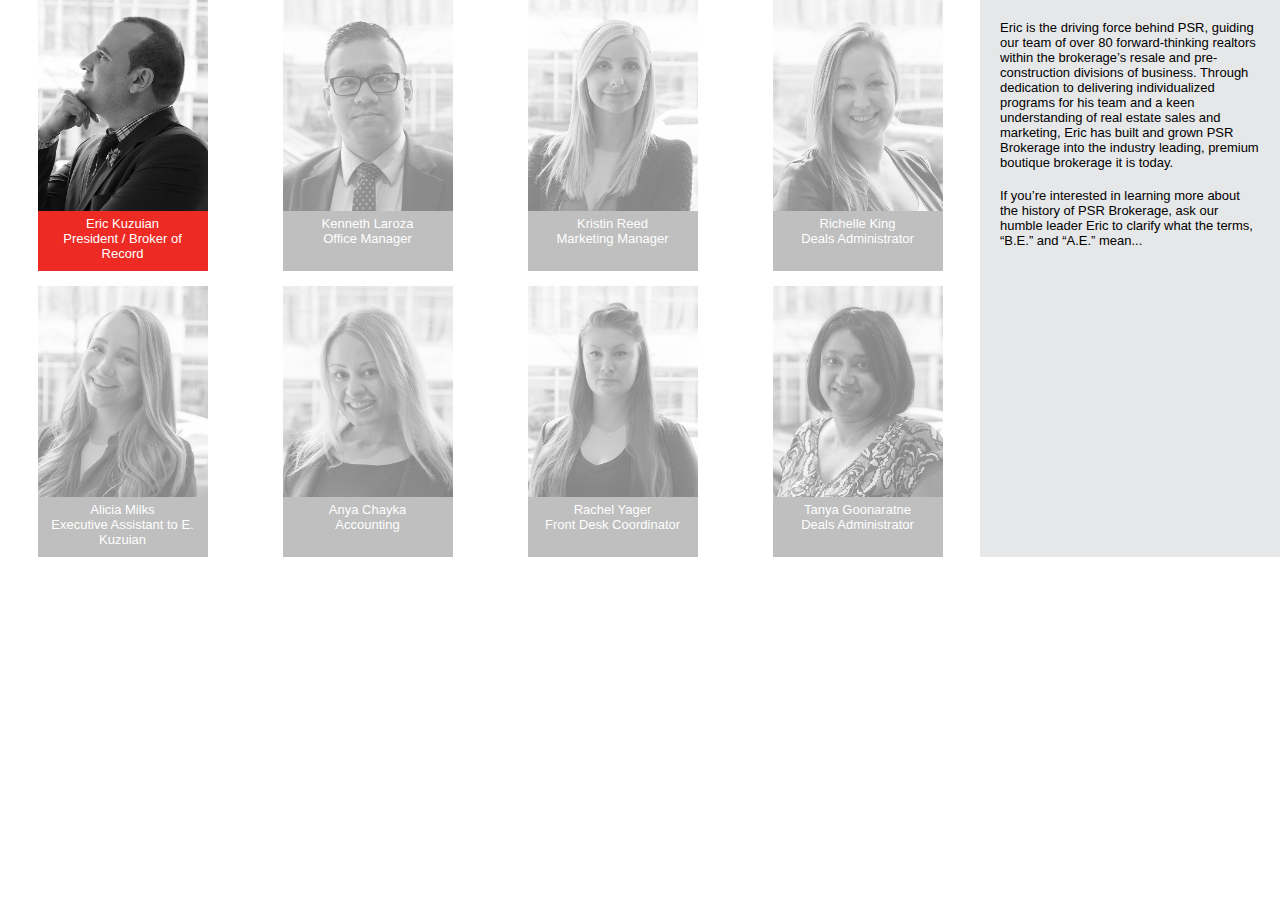
==== commit 5f47ea79: "adding italicized text" ====
--- a/secondary.html
+++ b/secondary.html
@@ -58,74 +58,74 @@
         <div class="info">
           <div class="active" data-id="agent1">
             <div class="content-title">
-              <p>BUSINESS BIO</p>
+              <!-- <p>BUSINESS BIO</p> -->
             </div>
             <div class="content-info">
               <p>Eric is the driving force behind PSR, guiding our team of over 80 forward-thinking realtors within the brokerage’s resale and pre-construction divisions of business. Through dedication to delivering individualized programs for his team and a keen understanding of real estate sales and marketing, Eric has built and grown PSR Brokerage into the industry leading, premium boutique brokerage it is today.</p><br>
-              <p>FUN FACT: If you’re interested in learning more about the history of PSR Brokerage, ask our humble leader Eric to clarify what the terms, “B.E.” and “A.E.” mean…</p>
+              <p><i>If you’re interested in learning more about the history of PSR Brokerage, ask our humble leader Eric to clarify what the terms, “B.E.” and “A.E.” mean...</i></p>
             </div>
           </div>
           <div class="hide" data-id="agent2">
             <div class="content-title">
-              <p>BUSINESS BIO</p>
+              <!-- <p>BUSINESS BIO</p> -->
             </div>
             <div class="content-info">
               <p>Ken is PSR’s Office Manager, as well as a broker himself. He is the glue that holds the brokerage together, splitting his time between both offices to provide ongoing realtor mentorship, training, and support. As a manager at PSR, Ken is dedicated to changing the public’s perception of the real estate industry and it’s professionals one agent at a time, through the education of each of his salespeople and broker.</p><br>
-              <p>FUN FACT: Ken has one of the best nicknames at PSR, and if you play your cards right (and by cards, we mean fill out your deal paperwork & business plan correctly), you might just be one of the lucky few to learn it.</p>
+              <p><i>Ken has one of the best nicknames at PSR, and if you play your cards right (and by cards, we mean fill out your deal paperwork & business plan correctly), you might just be one of the lucky few to learn it.</i></p>
             </div>
           </div>
           <div class="hide" data-id="agent3">
             <div class="content-title">
-              <p>BUSINESS BIO</p>
+              <!-- <p>BUSINESS BIO</p> -->
             </div>
             <div class="content-info">
               <p>Kristin directs all things marketing at PSR - you can find her behind projects such as PSR’s overall marketing + brand strategy, advertising, PSR’s digital strategy + presence, PSR marketing material, PSR University, social media, copywriting, sponsorships & PR, brokerage event planning, and marketing + brand strategy training for agents.</p><br>
-              <p>FUN FACT: When asked why PSR recently changed it name from, “Private Service Realty” to “PSR Brokerage”, Kristin enjoys posing the existential reply, “What does PSR mean to YOU?” Coming soon: make your own PSR acronym marketing campaign <span class="tags">#yourPSR #PrettySweetRealtors #PhotographYourselfRegularly</span>.</p>
+              <p><i>When asked why PSR recently changed it name from, “Private Service Realty” to “PSR Brokerage”, Kristin enjoys posing the existential reply, “What does PSR mean to YOU?” Coming soon: make your own PSR acronym marketing campaign <span class="tags">#yourPSR #PrettySweetRealtors #PhotographYourselfRegularly</span>.</i></p>
             </div>
           </div>
           <div class="hide" data-id="agent4">
             <div class="content-title">
-              <p>BUSINESS BIO</p>
+              <!-- <p>BUSINESS BIO</p> -->
             </div>
             <div class="content-info">
               <p>Alicia is Eric’s Executive Assistant and together, they lead PSR’s new sale developments / pre-construction division. Alicia handles all broker relations including new sale marketing, launch events / rolls outs, broker inquiries, and sales center admin staffing.</p><br>
-              <p>FUN FACT: It was actually PSR’s very own Alicia Milks that coined the famous phrase; “I’ll stop wearing black when they make a darker colour.” And you thought it was just her organization skills and pre-construction expertise that made her famous at the brokerage...</p>
+              <p><i>It was actually PSR’s very own Alicia Milks that coined the famous phrase; “I’ll stop wearing black when they make a darker colour.” And you thought it was just her organization skills and pre-construction expertise that made her famous at the brokerage...</i></p>
             </div>
           </div>
           <div class="hide" data-id="agent5">
             <div class="content-title">
-              <p>BUSINESS BIO</p>
+              <!-- <p>BUSINESS BIO</p> -->
             </div>
             <div class="content-info">
               <p>Anya is in charge of the accounting department at PSR. She processes all PSR payroll, payables / receivables, and invoicing. Anya is your go-to source for answering all agent inquiries regarding T4s, transactions fees, office fees, and deal deductions.</p><br>
-              <p>FUN FACT: Although you may not see her too often (managing the financials for the entire brokerage keeps you pretty busy), Anya is the bookkeeping brain behind the operation at PSR. Don’t get it twisted – even though her office is in between two Tanya's  it is ANYA – and she keeps your commissions and deals in CHEQUE (get it?!).</p>
+              <p><i>Although you may not see her too often (managing the financials for the entire brokerage keeps you pretty busy), Anya is the bookkeeping brain behind the operation at PSR. Don’t get it twisted – even though her office is in between two Tanya's  it is ANYA – and she keeps your commissions and deals in CHEQUE (get it?!).</i></p>
             </div>
           </div>
           <div class="hide" data-id="agent6">
             <div class="content-title">
-              <p>BUSINESS BIO</p>
+              <!-- <p>BUSINESS BIO</p> -->
             </div>
             <div class="content-info">
               <p>Rachel heads up PSR’s office administrative team. She is the primary contact for all things admin at PSR, but especially as a new PSR agent or broker, guiding you through the process of joining the brokerage. Additionally, Rachel manages, trains, hires, and handles all scheduling of the front desk admin team.</p><br>
-              <p>FUN FACT: When asked what the biggest difference between the two PSR office locations is, Rachel hit the nail on the head with her response that, “The Portland office is definitely the spot to be if you enjoy some solid people/dog watching to break up your work day."</p>
+              <p><i>When asked what the biggest difference between the two PSR office locations is, Rachel hit the nail on the head with her response that, “The Portland office is definitely the spot to be if you enjoy some solid people/dog watching to break up your work day."</i></p>
             </div>
           </div>
           <div class="hide" data-id="agent7">
             <div class="content-title">
-              <p>BUSINESS BIO</p>
+              <!-- <p>BUSINESS BIO</p> -->
             </div>
             <div class="content-info">
               <p>Tanya and Richelle make up the PSR Deals Administration Department. This Deals duo process all deals, calculate and pay commissions, prepare final trades and deals for closing, ensure all deals comply with RECO & PSR office policy, and handle all correspondence with other brokerages, lawyers, and developers.</p><br>
-              <p>FUN FACT: As the Deals department has only just recently expanded with the addition of Richelle to the team, we’re experimenting with “Tachelle” as their dynamic duo mash up nickname. At this time (and for obvious reasons), we are still accepting all suggestions.</p>
+              <p><i>As the Deals department has only just recently expanded with the addition of Richelle to the team, we’re experimenting with “Tachelle” as their dynamic duo mash up nickname. At this time (and for obvious reasons), we are still accepting all suggestions.</i></p>
             </div>
           </div>
           <div class="hide" data-id="agent8">
             <div class="content-title">
-              <p>BUSINESS BIO</p>
+              <!-- <p>BUSINESS BIO</p> -->
             </div>
             <div class="content-info">
               <p>Tanya and Richelle make up the PSR Deals Administration Department. This Deals duo process all deals, calculate and pay commissions, prepare final trades and deals for closing, ensure all deals comply with RECO & PSR office policy, and handle all correspondence with other brokerages, lawyers, and developers.</p><br>
-              <p>FUN FACT: As the Deals department has only just recently expanded with the addition of Richelle to the team, we’re experimenting with “Tachelle” as their dynamic duo mash up nickname. At this time (and for obvious reasons), we are still accepting all suggestions.</p>
+              <p><i>As the Deals department has only just recently expanded with the addition of Richelle to the team, we’re experimenting with “Tachelle” as their dynamic duo mash up nickname. At this time (and for obvious reasons), we are still accepting all suggestions.</i></p>
             </div>
           </div>
         </div>
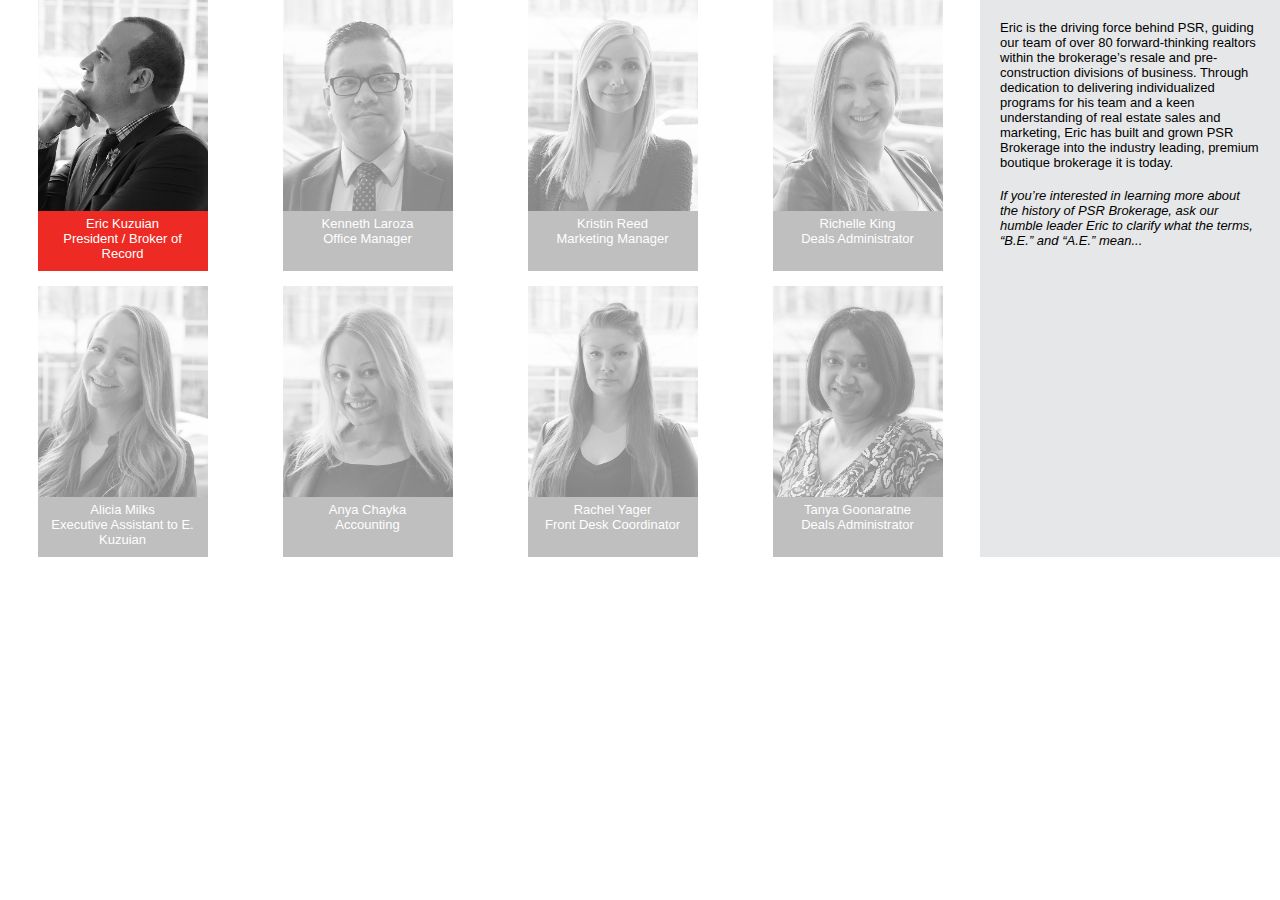
==== commit 523c274e: "more italics" ====
--- a/secondary.html
+++ b/secondary.html
@@ -62,7 +62,7 @@
             </div>
             <div class="content-info">
               <p>Eric is the driving force behind PSR, guiding our team of over 80 forward-thinking realtors within the brokerage’s resale and pre-construction divisions of business. Through dedication to delivering individualized programs for his team and a keen understanding of real estate sales and marketing, Eric has built and grown PSR Brokerage into the industry leading, premium boutique brokerage it is today.</p><br>
-              <p><i>If you’re interested in learning more about the history of PSR Brokerage, ask our humble leader Eric to clarify what the terms, “B.E.” and “A.E.” mean...</i></p>
+              <p><span class="funtext">If you’re interested in learning more about the history of PSR Brokerage, ask our humble leader Eric to clarify what the terms, “B.E.” and “A.E.” mean...</span></p>
             </div>
           </div>
           <div class="hide" data-id="agent2">
@@ -71,7 +71,7 @@
             </div>
             <div class="content-info">
               <p>Ken is PSR’s Office Manager, as well as a broker himself. He is the glue that holds the brokerage together, splitting his time between both offices to provide ongoing realtor mentorship, training, and support. As a manager at PSR, Ken is dedicated to changing the public’s perception of the real estate industry and it’s professionals one agent at a time, through the education of each of his salespeople and broker.</p><br>
-              <p><i>Ken has one of the best nicknames at PSR, and if you play your cards right (and by cards, we mean fill out your deal paperwork & business plan correctly), you might just be one of the lucky few to learn it.</i></p>
+              <p><span class="funtext">Ken has one of the best nicknames at PSR, and if you play your cards right (and by cards, we mean fill out your deal paperwork & business plan correctly), you might just be one of the lucky few to learn it.</span></p>
             </div>
           </div>
           <div class="hide" data-id="agent3">
@@ -80,7 +80,7 @@
             </div>
             <div class="content-info">
               <p>Kristin directs all things marketing at PSR - you can find her behind projects such as PSR’s overall marketing + brand strategy, advertising, PSR’s digital strategy + presence, PSR marketing material, PSR University, social media, copywriting, sponsorships & PR, brokerage event planning, and marketing + brand strategy training for agents.</p><br>
-              <p><i>When asked why PSR recently changed it name from, “Private Service Realty” to “PSR Brokerage”, Kristin enjoys posing the existential reply, “What does PSR mean to YOU?” Coming soon: make your own PSR acronym marketing campaign <span class="tags">#yourPSR #PrettySweetRealtors #PhotographYourselfRegularly</span>.</i></p>
+              <p><span class="funtext">When asked why PSR recently changed it name from, “Private Service Realty” to “PSR Brokerage”, Kristin enjoys posing the existential reply, “What does PSR mean to YOU?” Coming soon: make your own PSR acronym marketing campaign <span class="tags">#yourPSR #PrettySweetRealtors #PhotographYourselfRegularly</span>.</span></p>
             </div>
           </div>
           <div class="hide" data-id="agent4">
@@ -89,7 +89,7 @@
             </div>
             <div class="content-info">
               <p>Alicia is Eric’s Executive Assistant and together, they lead PSR’s new sale developments / pre-construction division. Alicia handles all broker relations including new sale marketing, launch events / rolls outs, broker inquiries, and sales center admin staffing.</p><br>
-              <p><i>It was actually PSR’s very own Alicia Milks that coined the famous phrase; “I’ll stop wearing black when they make a darker colour.” And you thought it was just her organization skills and pre-construction expertise that made her famous at the brokerage...</i></p>
+              <p><span class="funtext">It was actually PSR’s very own Alicia Milks that coined the famous phrase; “I’ll stop wearing black when they make a darker colour.” And you thought it was just her organization skills and pre-construction expertise that made her famous at the brokerage...</span></p>
             </div>
           </div>
           <div class="hide" data-id="agent5">
@@ -98,7 +98,7 @@
             </div>
             <div class="content-info">
               <p>Anya is in charge of the accounting department at PSR. She processes all PSR payroll, payables / receivables, and invoicing. Anya is your go-to source for answering all agent inquiries regarding T4s, transactions fees, office fees, and deal deductions.</p><br>
-              <p><i>Although you may not see her too often (managing the financials for the entire brokerage keeps you pretty busy), Anya is the bookkeeping brain behind the operation at PSR. Don’t get it twisted – even though her office is in between two Tanya's  it is ANYA – and she keeps your commissions and deals in CHEQUE (get it?!).</i></p>
+              <p><span class="funtext">Although you may not see her too often (managing the financials for the entire brokerage keeps you pretty busy), Anya is the bookkeeping brain behind the operation at PSR. Don’t get it twisted – even though her office is in between two Tanya's  it is ANYA – and she keeps your commissions and deals in CHEQUE (get it?!).</span></p>
             </div>
           </div>
           <div class="hide" data-id="agent6">
@@ -107,7 +107,7 @@
             </div>
             <div class="content-info">
               <p>Rachel heads up PSR’s office administrative team. She is the primary contact for all things admin at PSR, but especially as a new PSR agent or broker, guiding you through the process of joining the brokerage. Additionally, Rachel manages, trains, hires, and handles all scheduling of the front desk admin team.</p><br>
-              <p><i>When asked what the biggest difference between the two PSR office locations is, Rachel hit the nail on the head with her response that, “The Portland office is definitely the spot to be if you enjoy some solid people/dog watching to break up your work day."</i></p>
+              <p><span class="funtext">When asked what the biggest difference between the two PSR office locations is, Rachel hit the nail on the head with her response that, “The Portland office is definitely the spot to be if you enjoy some solid people/dog watching to break up your work day."</span></p>
             </div>
           </div>
           <div class="hide" data-id="agent7">
@@ -116,7 +116,7 @@
             </div>
             <div class="content-info">
               <p>Tanya and Richelle make up the PSR Deals Administration Department. This Deals duo process all deals, calculate and pay commissions, prepare final trades and deals for closing, ensure all deals comply with RECO & PSR office policy, and handle all correspondence with other brokerages, lawyers, and developers.</p><br>
-              <p><i>As the Deals department has only just recently expanded with the addition of Richelle to the team, we’re experimenting with “Tachelle” as their dynamic duo mash up nickname. At this time (and for obvious reasons), we are still accepting all suggestions.</i></p>
+              <p><span class="funtext">As the Deals department has only just recently expanded with the addition of Richelle to the team, we’re experimenting with “Tachelle” as their dynamic duo mash up nickname. At this time (and for obvious reasons), we are still accepting all suggestions.</span></p>
             </div>
           </div>
           <div class="hide" data-id="agent8">
@@ -125,7 +125,7 @@
             </div>
             <div class="content-info">
               <p>Tanya and Richelle make up the PSR Deals Administration Department. This Deals duo process all deals, calculate and pay commissions, prepare final trades and deals for closing, ensure all deals comply with RECO & PSR office policy, and handle all correspondence with other brokerages, lawyers, and developers.</p><br>
-              <p><i>As the Deals department has only just recently expanded with the addition of Richelle to the team, we’re experimenting with “Tachelle” as their dynamic duo mash up nickname. At this time (and for obvious reasons), we are still accepting all suggestions.</i></p>
+              <p><span class="funtext">As the Deals department has only just recently expanded with the addition of Richelle to the team, we’re experimenting with “Tachelle” as their dynamic duo mash up nickname. At this time (and for obvious reasons), we are still accepting all suggestions.</span></p>
             </div>
           </div>
         </div>
--- a/css/secondary.css
+++ b/css/secondary.css
@@ -30,7 +30,6 @@
 
 td img {
   width: 100%;
-
   /*height: auto;*/
   border: none;
 }
@@ -88,6 +87,10 @@
   font-size: 11px;
 }
 
+.funtext {
+  font-style: italic;
+}
+
 .content-title {
   margin: 20px;
   text-align: left;
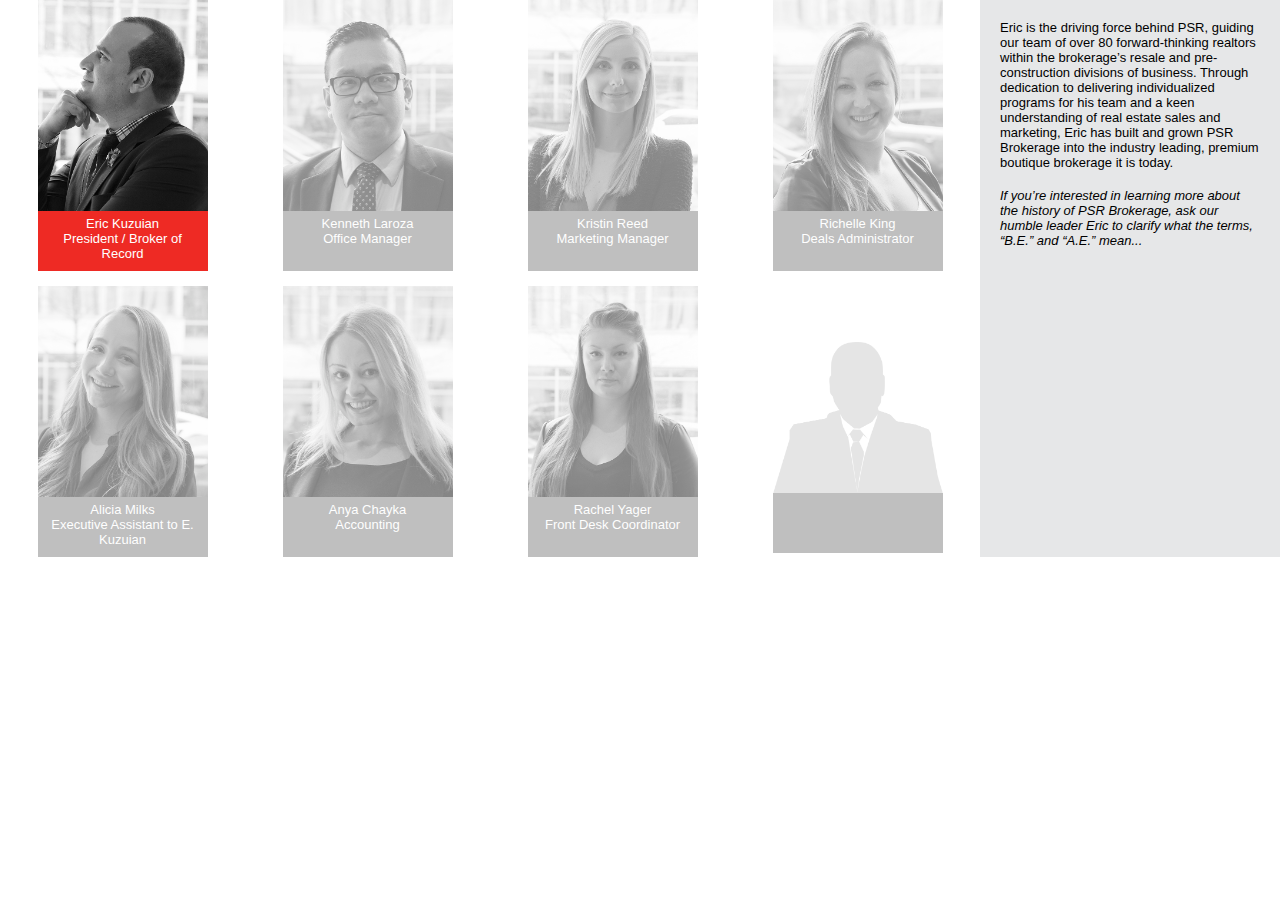
==== commit 2ee4a57d: "changed the copy in the secondary view, got rid of tanya and changed the copy for richelle" ====
--- a/secondary.html
+++ b/secondary.html
@@ -115,8 +115,8 @@
               <!-- <p>BUSINESS BIO</p> -->
             </div>
             <div class="content-info">
-              <p>Tanya and Richelle make up the PSR Deals Administration Department. This Deals duo process all deals, calculate and pay commissions, prepare final trades and deals for closing, ensure all deals comply with RECO & PSR office policy, and handle all correspondence with other brokerages, lawyers, and developers.</p><br>
-              <p><span class="funtext">As the Deals department has only just recently expanded with the addition of Richelle to the team, we’re experimenting with “Tachelle” as their dynamic duo mash up nickname. At this time (and for obvious reasons), we are still accepting all suggestions.</span></p>
+             <!--  <p>Tanya and Richelle make up the PSR Deals Administration Department. This Deals duo process all deals, calculate and pay commissions, prepare final trades and deals for closing, ensure all deals comply with RECO & PSR office policy, and handle all correspondence with other brokerages, lawyers, and developers.</p><br>
+              <p><span class="funtext">As the Deals department has only just recently expanded with the addition of Richelle to the team, we’re experimenting with “Tachelle” as their dynamic duo mash up nickname. At this time (and for obvious reasons), we are still accepting all suggestions.</span></p> -->
             </div>
           </div>
           <div class="hide" data-id="agent8">
@@ -124,8 +124,8 @@
               <!-- <p>BUSINESS BIO</p> -->
             </div>
             <div class="content-info">
-              <p>Tanya and Richelle make up the PSR Deals Administration Department. This Deals duo process all deals, calculate and pay commissions, prepare final trades and deals for closing, ensure all deals comply with RECO & PSR office policy, and handle all correspondence with other brokerages, lawyers, and developers.</p><br>
-              <p><span class="funtext">As the Deals department has only just recently expanded with the addition of Richelle to the team, we’re experimenting with “Tachelle” as their dynamic duo mash up nickname. At this time (and for obvious reasons), we are still accepting all suggestions.</span></p>
+              <p>Richelle runs the PSR Deals Administration Department. She is the wheel behind all deals; calculating and paying commissions, preparing final trades and deals for closing, maintains RECO & PSR office policy compliance, as well as handling all correspondence with other brokerages, lawyers, and developers.”</p><br>
+              <p><span class="funtext">It should be known that Richelle has a terrible allergy: not to dogs, not to cats, but to incomplete deal paperwork. We ask that for Richelle’s general health and safety, all deal paperwork submitted to the Deals department is sparkling and squeaky clean.</span></p>
             </div>
           </div>
         </div>
@@ -164,10 +164,10 @@
       </td>
       <td>
         <div class="picture-block" href="agent7">
-          <img class="base" src="images/TanyaGoonaratne1.jpg">
-          <img class="fun" src="images/TanyaGoonaratne2.jpg">
+          <img class="base" src="images/placeholder.png">
+          <img class="fun" src="images/placeholder.png">
           <div class="agent-label">
-            Tanya Goonaratne<br>Deals Administrator
+            <!-- Tanya Goonaratne<br>Deals Administrator -->
           </div>
         </div>
       </td>
